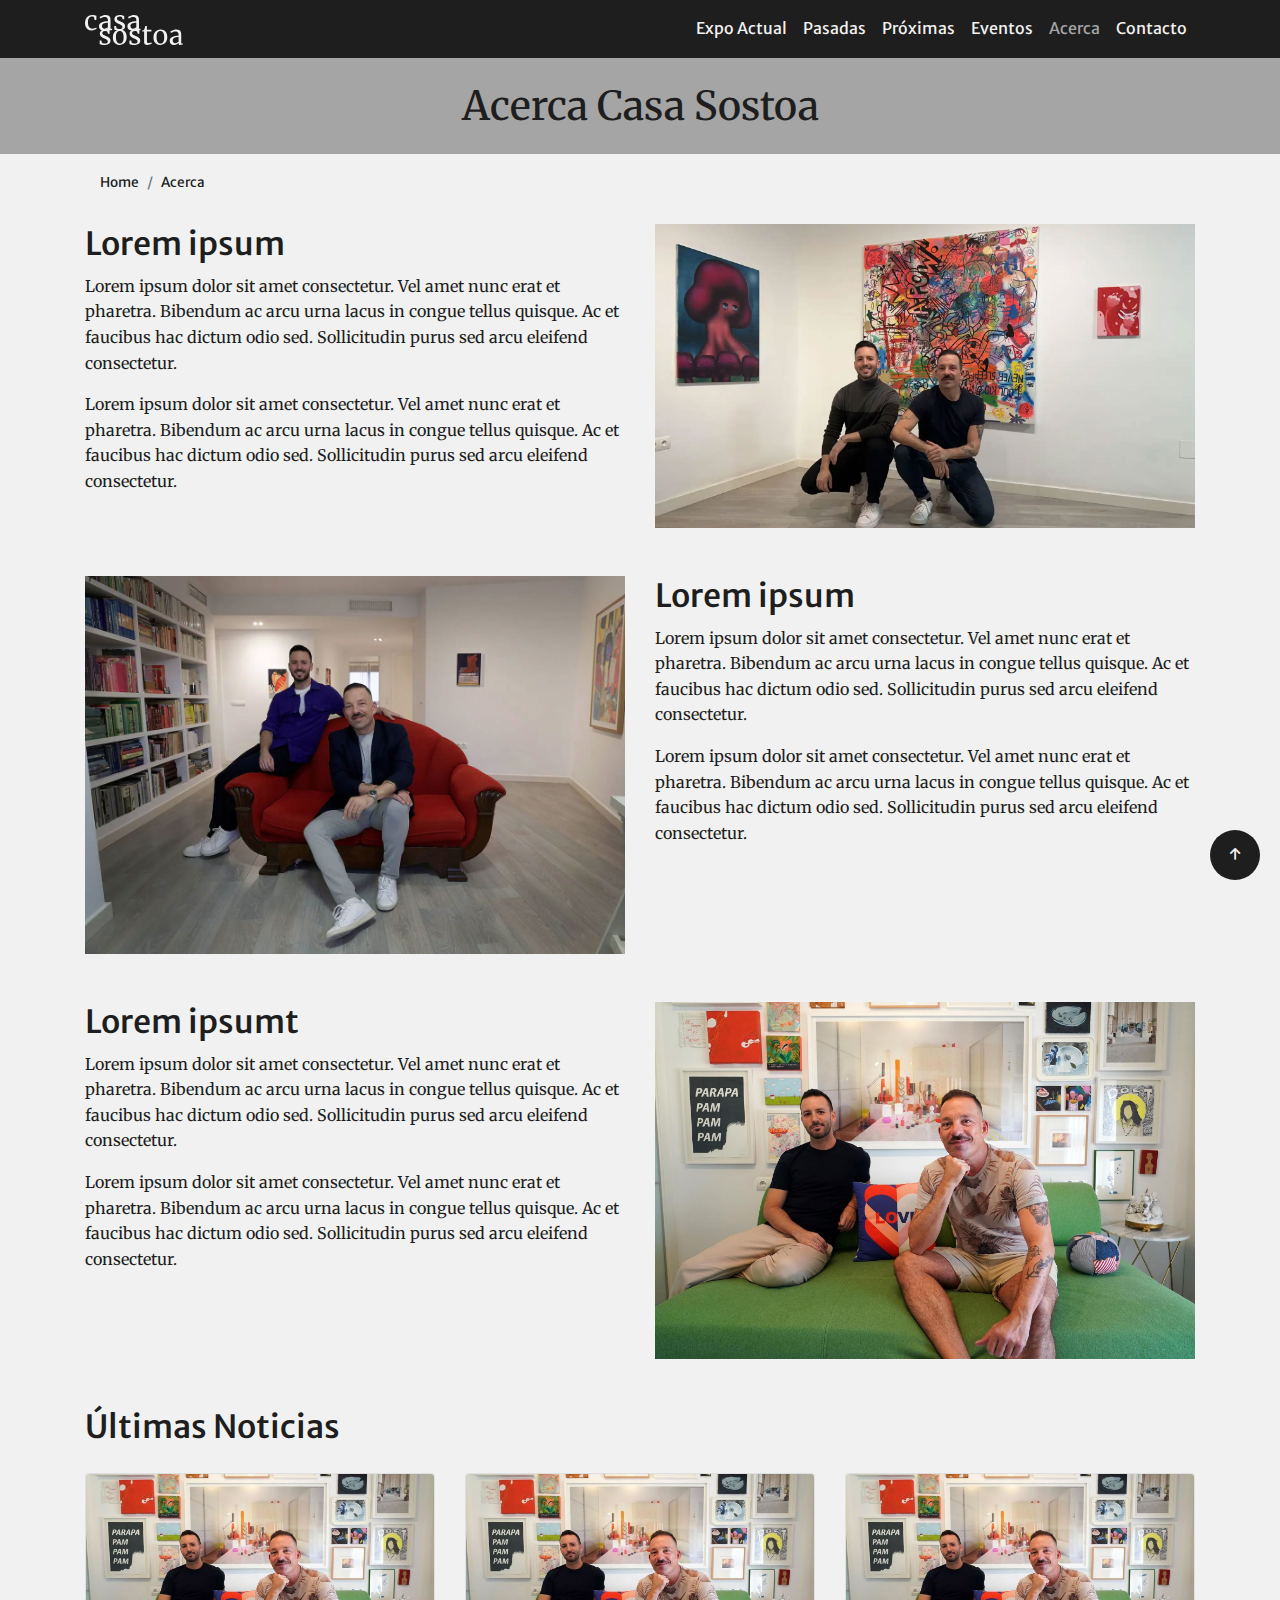
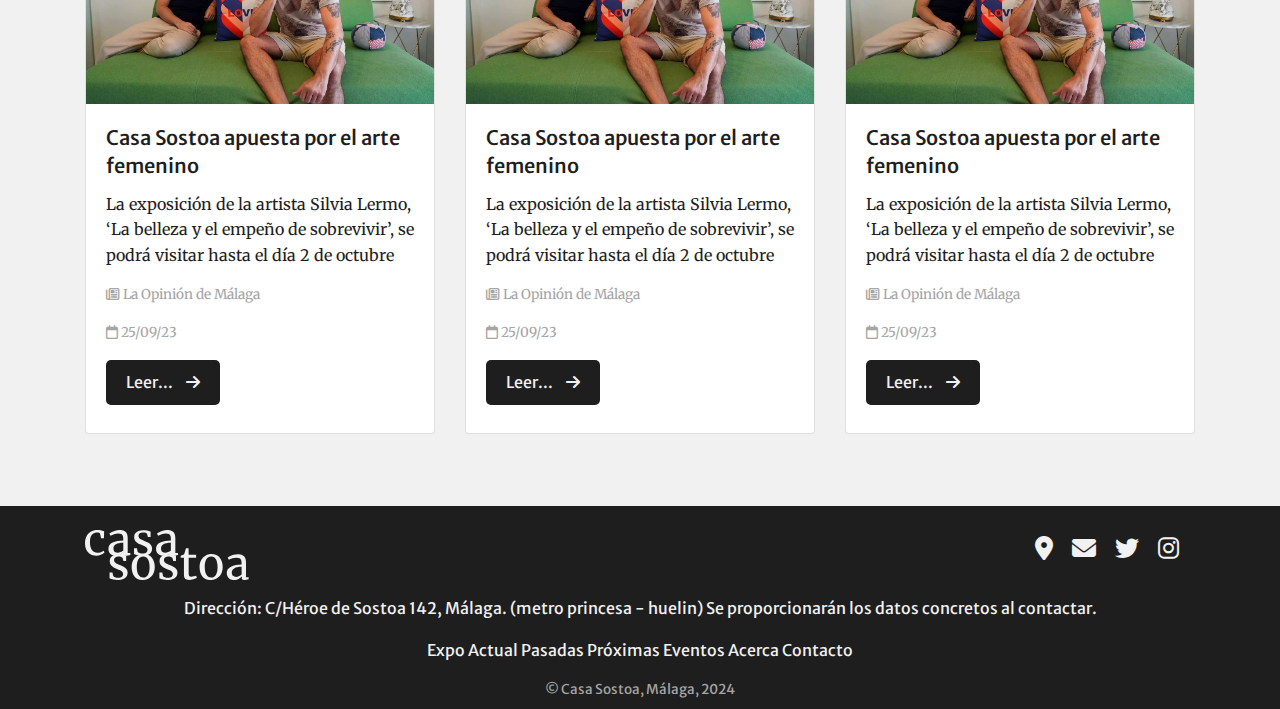
==== acerca.html @ 04e46c32 "Initial commit" ====
<!DOCTYPE html>
<html lang="en">
<head>
    <meta charset="UTF-8">
    <meta name="viewport" content="width=device-width, initial-scale=1.0">
    <link rel="icon" href="assets/favicon/favicon.ico" type="image/x-icon">
    <title>Casa Sostoa</title>
    <!-- Bootstrap CSS -->
    <link href="https://stackpath.bootstrapcdn.com/bootstrap/4.5.2/css/bootstrap.min.css" rel="stylesheet">
    <link rel="stylesheet" href="styles/styles.css">
    <link rel="stylesheet" href="https://cdnjs.cloudflare.com/ajax/libs/font-awesome/6.4.0/css/all.min.css">
    <meta name="description" content="Descubre Casa Sostoa: una destacada galería de arte en Málaga, donde puedes sumergirte en obras de artistas locales e internacionales. Explora nuestras exposiciones y eventos culturales.">
    <meta name="keywords" content="Casa Sostoa, galería de arte, Málaga, exposiciones, artistas, cultura">
    <meta name="author" content="Igor Dinuzzi">
    <meta name="robots" content="index, follow">
    <meta name="og:title" content="Casa Sostoa - Galería de Arte en Málaga">
    <meta name="og:description" content="Descubre Casa Sostoa: una destacada galería de arte en Málaga, donde puedes sumergirte en obras de artistas locales e internacionales. Explora nuestras exposiciones y eventos culturales.">
    <meta name="og:url" content="<https://igordinuzzi.github.io/casasostoa/>">
    <meta name="og:type" content="website">
    <meta name="og:site_name" content="Casa Sostoa">
</head>
<body>

<!-- Header with logo and navigation -->
<nav class="navbar navbar-expand-lg" aria-label="Main navigation">
    <div class="container">
        <a class="navbar-brand" href="index.html">
            <img src="assets/images/logo/logo-light.svg" alt="Logo" height="30"> 
        </a>
        <button class="navbar-toggler" type="button" data-toggle="collapse" data-target="#navbarNav" aria-controls="navbarNav" aria-expanded="false" aria-label="Toggle navigation">
            <span class="navbar-toggler-icon"></span>
        </button>
        <div class="collapse navbar-collapse" id="navbarNav">
            <ul class="navbar-nav ml-auto">
                <li class="nav-item active">
                    <a class="nav-link" href="index.html">Expo Actual <span class="sr-only">(current)</span></a>
                </li>
                <li class="nav-item">
                    <a class="nav-link" href="pasadas.html">Pasadas</a>
                </li>
                <li class="nav-item">
                    <a class="nav-link" href="proximas.html">Próximas</a>
                </li>
                <li class="nav-item">
                    <a class="nav-link" href="eventos.html">Eventos</a>
                </li>
                <li class="nav-item">
                    <a class="nav-link nav-link-active" href="#">Acerca</a>
                </li>
                <li class="nav-item">
                    <a class="nav-link" href="contacto.html">Contacto</a>
                </li>
            </ul>
        </div>
    </div>
</nav>
<main>
    <h1 class="title text-center">Acerca Casa Sostoa</h1>
    <div class="container">
        <!-- Page Title -->
        
        <!-- Breadcrumb -->
        <nav aria-label="breadcrumb" class="breadcrumb-container">
            <ol class="breadcrumb">
                <li class="breadcrumb-item"><a href="index.html">Home</a></li>
                <li class="breadcrumb-item"><a href="#">Acerca</a></li>
            </ol>
        </nav>
        
    <!-- First Row -->
    <div class="row">
        <!-- Text on the Left, Image on the Right -->
        <div class="col-md-6">
            <h2>Lorem ipsum</h2>
            <p>Lorem ipsum dolor sit amet consectetur. Vel amet nunc erat et pharetra. Bibendum ac arcu urna lacus in congue tellus quisque. Ac et faucibus hac dictum odio sed. Sollicitudin purus sed arcu eleifend consectetur.</p>
            <p>Lorem ipsum dolor sit amet consectetur. Vel amet nunc erat et pharetra. Bibendum ac arcu urna lacus in congue tellus quisque. Ac et faucibus hac dictum odio sed. Sollicitudin purus sed arcu eleifend consectetur.</p>
        </div>
        <div class="col-md-6">
            <img src="assets/images/about/about-1.jpg" class="img-fluid" alt="Image 1"> <!-- Update path -->
        </div>
    </div>
    
    <!-- Second Row -->
    <div class="row mt-5">
        <!-- Image on the Left, Text on the Right -->
        <div class="col-md-6">
            <img src="assets/images/about/about-2.jpg" class="img-fluid" alt="Image 2"> <!-- Update path -->
        </div>
        <div class="col-md-6">
            <h2>Lorem ipsum</h2>
            <p>Lorem ipsum dolor sit amet consectetur. Vel amet nunc erat et pharetra. Bibendum ac arcu urna lacus in congue tellus quisque. Ac et faucibus hac dictum odio sed. Sollicitudin purus sed arcu eleifend consectetur.</p>
            <p>Lorem ipsum dolor sit amet consectetur. Vel amet nunc erat et pharetra. Bibendum ac arcu urna lacus in congue tellus quisque. Ac et faucibus hac dictum odio sed. Sollicitudin purus sed arcu eleifend consectetur.</p>
        </div>
    </div>
    
    <!-- Third Row -->
    <div class="row mt-5">
        <!-- Text on the Left, Image on the Right -->
        <div class="col-md-6">
            <h2>Lorem ipsumt</h2>
            <p>Lorem ipsum dolor sit amet consectetur. Vel amet nunc erat et pharetra. Bibendum ac arcu urna lacus in congue tellus quisque. Ac et faucibus hac dictum odio sed. Sollicitudin purus sed arcu eleifend consectetur.</p>
            <p>Lorem ipsum dolor sit amet consectetur. Vel amet nunc erat et pharetra. Bibendum ac arcu urna lacus in congue tellus quisque. Ac et faucibus hac dictum odio sed. Sollicitudin purus sed arcu eleifend consectetur.</p>
        </div>
        <div class="col-md-6">
            <img src="assets/images/about/about-3.jpeg" class="img-fluid" alt="Image 3"> <!-- Update path -->
        </div>
    </div>
</div>

<!-- News Section -->
<section class="container my-5">
    <h2>Últimas Noticias</h2>
    <div class="row mt-4">
        <!-- News Cards -->
        <div class="col-md-4 mb-4">
            <div class="card news-card">
                <img src="assets/images/news/news-01.jpg" class="card-img-top" alt="News Image 1">
                <div class="card-body">
                    <h5 class="card-title">Casa Sostoa apuesta por el arte femenino</h5>
                    <p class="card-text">La exposición de la artista Silvia Lermo, ‘La belleza y el empeño de sobrevivir’, se podrá visitar hasta el día 2 de octubre</p>
                    <p class="smaller-text"><i class="fa-regular fa-newspaper"></i> La Opinión de Málaga</p>
                    <p class="smaller-text"><i class="fa-regular fa-calendar"></i> 25/09/23</p>
                    <a href="https://www.laopiniondemalaga.es/cultura-espectaculos/2023/09/25/casa-sostoa-apuesta-arte-femenino-92510051.html" target="_blank" class="btn-custom">Leer... <i class="fa-solid fa-arrow-right"></i></a>
                </div>
            </div>
        </div>
        <div class="col-md-4 mb-4">
            <div class="card news-card">
                <img src="assets/images/news/news-01.jpg" class="card-img-top" alt="News Image 1">
                <div class="card-body">
                    <h5 class="card-title">Casa Sostoa apuesta por el arte femenino</h5>
                    <p class="card-text">La exposición de la artista Silvia Lermo, ‘La belleza y el empeño de sobrevivir’, se podrá visitar hasta el día 2 de octubre</p>
                    <p class="smaller-text"><i class="fa-regular fa-newspaper"></i> La Opinión de Málaga</p>
                    <p class="smaller-text"><i class="fa-regular fa-calendar"></i> 25/09/23</p>
                    <a href="https://www.laopiniondemalaga.es/cultura-espectaculos/2023/09/25/casa-sostoa-apuesta-arte-femenino-92510051.html" target="_blank" class="btn-custom">Leer... <i class="fa-solid fa-arrow-right"></i></a>
                </div>
            </div>
        </div>
        <div class="col-md-4 mb-4">
            <div class="card news-card">
                <img src="assets/images/news/news-01.jpg" class="card-img-top" alt="News Image 1">
                <div class="card-body">
                    <h5 class="card-title">Casa Sostoa apuesta por el arte femenino</h5>
                    <p class="card-text">La exposición de la artista Silvia Lermo, ‘La belleza y el empeño de sobrevivir’, se podrá visitar hasta el día 2 de octubre</p>
                    <p class="smaller-text"><i class="fa-regular fa-newspaper"></i> La Opinión de Málaga</p>
                    <p class="smaller-text"><i class="fa-regular fa-calendar"></i> 25/09/23</p>
                    <a href="https://www.laopiniondemalaga.es/cultura-espectaculos/2023/09/25/casa-sostoa-apuesta-arte-femenino-92510051.html" target="_blank" class="btn-custom">Leer... <i class="fa-solid fa-arrow-right"></i></a>
                </div>
            </div>
        </div>
    </div>
</section>
</main>
<footer class="text-white pt-4 pb-2 footer">
    <div class="container">
        <!-- Logo and Social Media -->
        <div class="row justify-content-between mb-3">
            <div class="col-md-6">
                <img src="assets/images/logo/logo-light.svg" alt="Footer Logo" height="50"> <!-- Update path -->
            </div>
            <div class="col-md-6 text-md-right">
                <a href="https://www.google.com/maps/place/C.+H%C3%A9roe+de+Sostoa,+142,+Carretera+de+C%C3%A1diz,+29003+M%C3%A1laga/@36.7042809,-4.4427876,17z/data=!3m1!4b1!4m6!3m5!1s0xd72f77f3653850d:0xb1763a3001ba712a!8m2!3d36.7042809!4d-4.4402073!16s%2Fg%2F11n73q45h5?entry=ttu" target="_blank" class="icons-footer" aria-label="Find Casa Sostoa on Google Maps"><i class="fa-solid fa-location-dot"></i></a>
                <a href="mailto:casasostoa@gmaii.com" class="icons-footer" aria-label="Send email to Casa Sostoa"><i class="fa-solid fa-envelope"></i></a>
                <a href="https://twitter.com/i/flow/login?redirect_after_login=%2Fcasasostoa" target="_blank" class="me-2 icons-footer" aria-label="Visit Casa Sostoa on Twitter"><i class="fab fa-twitter"></i></a>
                <a href="https://www.instagram.com/casasostoa/" target="_blank" class="me-2 icons-footer" aria-label="Visit Casa Sostoa on Instagram"><i class="fab fa-instagram"></i></a>
             </div>
        </div>
                <!-- Address -->
                <div class="row text-center mb-3">
                    <div class="col-12">
                        <a href="https://www.google.com/maps/place/C.+H%C3%A9roe+de+Sostoa,+142,+Carretera+de+C%C3%A1diz,+29003+M%C3%A1laga/@36.7042809,-4.4427876,17z/data=!3m1!4b1!4m6!3m5!1s0xd72f77f3653850d:0xb1763a3001ba712a!8m2!3d36.7042809!4d-4.4402073!16s%2Fg%2F11n73q45h5?entry=ttu" target="_blank" class="me-3 footer-link">Dirección: C/Héroe de Sostoa 142, Málaga. (metro princesa - huelin) Se proporcionarán los datos concretos al contactar.</a>
                    </div>
                </div>
        <!-- Navigation Links in a Single Row -->
        <div class="row text-center mb-3">
            <div class="col-12">
                <a href="index.html" class="me-3 footer-link">Expo Actual</a>
                <a href="pasadas.html" class="me-3 footer-link">Pasadas</a>
                <a href="proximas.html" class="me-3 footer-link">Próximas</a>
                <a href="eventos.html" class="me-3 footer-link">Eventos</a>
                <a href="#" class="me-3 footer-link">Acerca</a>
                <a href="contacto.html" class="me-3 footer-link">Contacto</a>
            </div>
        </div>
        <!-- Copyright -->
        <div class="row">
            <div class="col-12 text-center copy">
                &copy; Casa Sostoa, Málaga, 2024
            </div>
        </div>
    </div>
</footer>

<!-- Back to Top Button -->
<a href="#" class="back-to-top" aria-label="Back to Top">
    <i class="fas fa-arrow-up"></i>
</a>


<!-- Bootstrap JS and jQuery -->
<script src="https://code.jquery.com/jquery-3.5.1.slim.min.js"></script>
<script src="https://cdn.jsdelivr.net/npm/@popperjs/core@2.5.2/dist/umd/popper.min.js"></script>
<script src="https://stackpath.bootstrapcdn.com/bootstrap/4.5.2/js/bootstrap.min.js"></script>
<!-- Custom JavaScript -->
<script src="scripts/main.js"></script>
</body>
</html>
---- styles/styles.css ----
@import url('https://fonts.googleapis.com/css2?family=Merriweather&family=Merriweather+Sans&display=swap');

:root {
    --primary-color: #1E1E1E;
    --secondary-color: #A5A5A5;
    --background-color: #f1f1f1; 
    --sans-serif: 'Merriweather Sans', sans-serif;
    --serif: 'Merriweather', serif;
    --font-xl: 2.5em;
    --font-l: 2em;
    --font-m1: 1.75em;
    --font-m2: 1.5em;
    --font-m3: 1.25em;
    --font-s: 1em; 
    --font-xs: 0.85em;
}

body {
    font-family: var(--sans-serif);
    font-size: 16px; /* Base font size */
    line-height: 1.6; /* Default line height */
    margin: 0px; /* Reduced margin for a bit of white space */
    padding: 0px; /* Reduced padding */
    background-color: var(--background-color);
    color: var(--primary-color);
}

  
h1 {
    font-size: var(--font-xl);
    line-height: 1.2;
    font-family: var(--serif);
  }
  
h2 {
    font-size: var(--font-l);
    line-height: 1.3;
  }
  
h3 {
    font-size: var(--font-m1);
    line-height: 1.4;
  }
  
h4 {
    font-size: var(--font-m2);
    line-height: 1.4;
  }
  
h5 {
    font-size: var(--font-m3);
    line-height: 1.4;
  }
    
p {
    font-size: var(--font-s);
    line-height: 1.6;
    font-family: 'Merriweather', serif;
  }
  

  .custom-link {
    color: var(--primary-color);
    text-decoration: none;
    transition: color 0.3s ease-in-out; 
  }
  
  .custom-link:hover {
    color: var(--secondary-color); /* Change color on hover for visibility */
  }
  
.copy {
  font-size: var(--font-xs);
  color: var(--secondary-color);
}  

  .hero-section {
    position: relative;
    background-image: url('assets/images/hero/hero-image.jpg'); 
    background-size: cover;
    background-position: center;
    height: 100vh; 
}

.hero-text {
    position: absolute;
    top: 50%;
    left: 50%;
    transform: translate(-50%, -50%);
    color: white; /* Adjust text color as needed */
    text-align: center;
}

.breadcrumb {
  background-color: var(--background-color);
  padding: 10px 15px;
  border-radius: 5px;
  margin-bottom: 20px;
}

/* Style individual breadcrumb items */
.breadcrumb-item {
  font-size: var(--font-xs); /* Set font size */
  color: var(--primary-color);
}

/* Style links within breadcrumb items */
.breadcrumb-item a {
  color: var(--primary-color); /* Make the link color match the item text color */
  text-decoration: none; /* Remove underline from links */
}

/* Add a hover effect to breadcrumb links */
.breadcrumb-item a:hover {
  color: var(--primary-color); /* Darker shade on hover */
  text-decoration: underline; /* Add underline on hover for better accessibility */
}

.title {
  background-color: var(--secondary-color);
  padding: 24px 0;
}

.search-field {
  margin-bottom: 20px;
}
.artist-tags {
  margin-bottom: 20px;
}
.page-title {
  background-color: #007bff;
  color: #ffffff;
  padding: 10px 15px;
  border-radius: 5px;
  margin-bottom: 20px;
}


.navbar {
  background-color: var(--primary-color);
}

.nav-link {
  color: var(--background-color);
  transition: color 0.6s ease; /* Agregamos una transición suave de 0.3 segundos para el cambio de color */
}

.nav-link:hover {
  color: var(--secondary-color);
}

.nav-link-active {
  color: var(--secondary-color);
}

/* Custom Button Style */
.btn-custom {
  background-color: var(--primary-color); /* Primary color */
  border: none;
  color: var(--background-color);
  padding: 10px 20px;
  text-align: center;
  text-decoration: none;
  display: inline-block;
  font-size: 16px;
  transition: background-color 0.3s ease-out, transform 0.2s ease-out;
  border-radius: 5px; /* Rounded corners */
  /* Ensure there is space for the icon to move */
  overflow: hidden; /* Optional: in case the icon movement should be contained within the button boundaries */
}

/* Icon style to ensure transition is smooth */
.btn-custom .fa-arrow-right {
  transition: transform 0.3s ease-out;
  display: inline-block;
  margin-left: 10px; /* Starting position with some space */
}

.btn-custom:hover, .btn-custom:focus {
  background-color: var(--secondary-color); /* Darker shade for hover effect */
  color: var(--primary-color);
  transform: scale(1.05); /* Slightly larger on hover */
  text-decoration: none; /* Ensures the text decoration is removed on hover */
}

.btn-custom:hover .fa-arrow-right, .btn-custom:focus .fa-arrow-right {
  /* Move the icon further on hover */
  transform: translateX(5px); 
}

.btn-custom:active {
  transform: scale(0.95); /* Button presses down on click */
}

.btn-custom:active .fa-arrow-right {
  transform: translateX(2px); /* Slightly less movement to simulate the button being pressed */
}

.banner-section {
  background-image: url('assets/images/banner/banner.jpeg');
  background-size: cover;
  background-position: center;
  height: 500px; /* Adjusted height */
  display: flex;
  align-items: center;
  justify-content: center;
  text-align: center;
}

.banner-section h2 {
  font-size: 2.5rem;
  color: var(--background-color); 
  margin-bottom: 1rem;
}

.banner-section p {
  font-size: 1.25rem;
  color: #fff; 
}

.banner-section a {
  color: var(--background-color);
  font-weight: bold;
  text-decoration: none;
  /* Initial border setup for a smooth transition */
  border-bottom: 2px solid transparent; /* Make the border transparent initially */
  transition: color 0.3s ease, border-bottom-color 0.3s ease; /* Smooth transition for color and border color */
}

.banner-section a:hover {
  color: var(--background-color); /* Adjust if you want a different color on hover */
  border-bottom-color: var(--background-color); /* Change border color instead of setting border directly */
  text-decoration: none;
}

.footer {
  background-color: var(--primary-color);
}

.footer-link {
  color: var(--background-color);
}

.footer-link:hover {
  color: var(--secondary-color);
  text-decoration: none;
}

.icons-footer, .icons-footer .fa {
  color: var(--background-color);
  font-size: 24px; /* Adjust size as needed */
  transition: color 0.3s ease, transform 0.3s ease;
  margin-right: 16px;
  display: inline-block; /* Necessary for transform effects */
}

.icons-footer:hover, .icons-footer:hover .fa {
  color: var(--secondary-color); /* Color on hover */
  transform: scale(1.2) rotate(15deg); /* Increase size slightly and rotate on hover */
}

.smaller-text {
  font-size: var(--font-xs);
  color: var(--secondary-color);
}

.back-to-top {
  position: fixed;
  bottom: 20px;
  right: 20px;
  background-color: var(--primary-color); 
  color: var(--background-color);
  padding: 10px;
  height: 50px; /* Set height */
  width: 50px; /* Set width to the same as height for a perfect circle */
  border-radius: 50%;
  font-size: var(--font-xs);
  display: none; /* Initially hidden */
  z-index: 1000; /* Ensure it's above other content */
  cursor: pointer;
  text-align: center;
  align-items: center; /* Center content vertically */
  justify-content: center; /* Center content horizontally */
  display: flex; /* Enables flexbox */
}


.back-to-top:hover {
  background-color: var(--secondary-color); /* Slightly different color on hover */
  color: var(--primary-color);
}

.section {
  margin: 80px 0;
}

.img-fluid {
  transition: transform 0.5s ease; /* Smooth transition for zoom effect */
}

.img-fluid:hover {
  transform: scale(1.1); /* Increase the scale to zoom in */
}
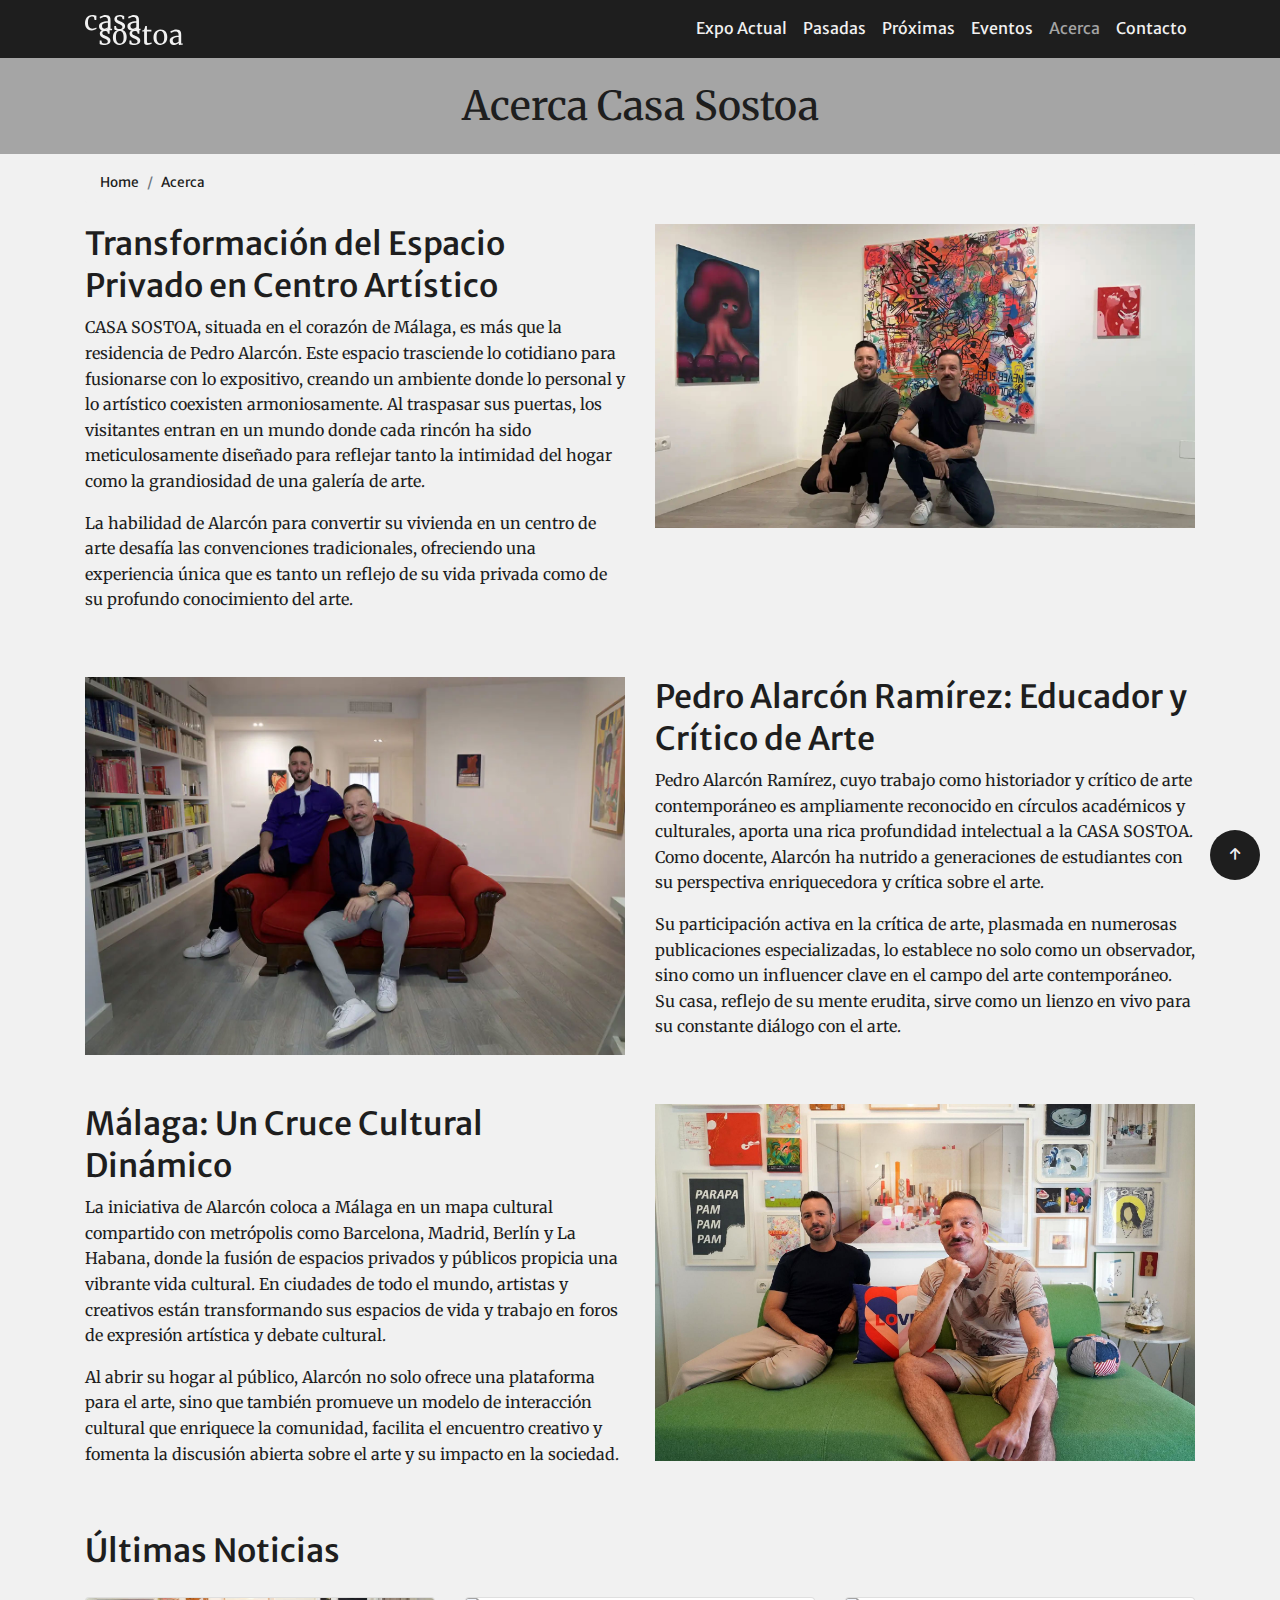
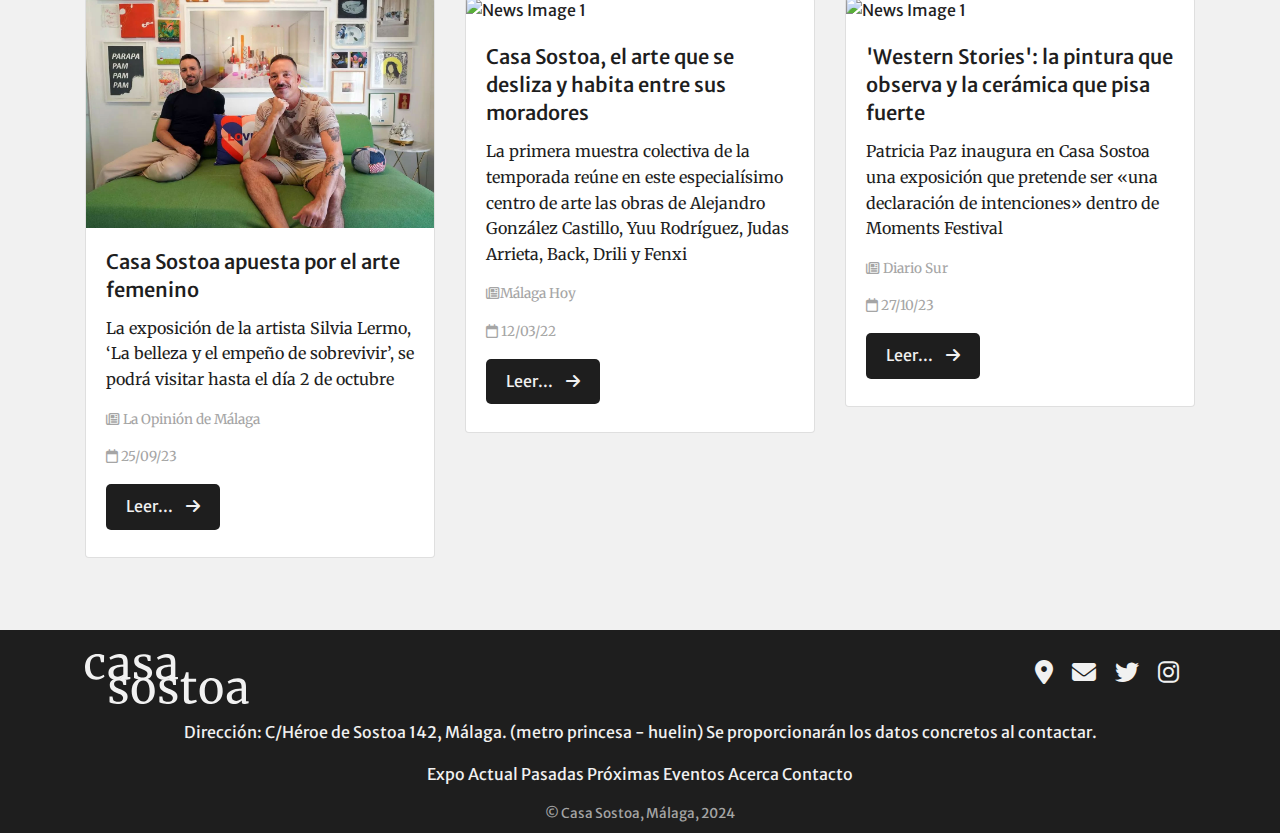
==== commit 8eed39ae: "Add images" ====
--- a/acerca.html
+++ b/acerca.html
@@ -4,18 +4,22 @@
     <meta charset="UTF-8">
     <meta name="viewport" content="width=device-width, initial-scale=1.0">
     <link rel="icon" href="assets/favicon/favicon.ico" type="image/x-icon">
+    <link rel="apple-touch-icon" sizes="180x180" href="assets/favicon/apple-touch-icon.png">
+    <link rel="icon" type="image/png" sizes="32x32" href="assets/favicon/favicon-32x32.png">
+    <link rel="icon" type="image/png" sizes="16x16" href="assets/favicon/favicon-16x16.png">
     <title>Casa Sostoa</title>
     <!-- Bootstrap CSS -->
     <link href="https://stackpath.bootstrapcdn.com/bootstrap/4.5.2/css/bootstrap.min.css" rel="stylesheet">
     <link rel="stylesheet" href="styles/styles.css">
     <link rel="stylesheet" href="https://cdnjs.cloudflare.com/ajax/libs/font-awesome/6.4.0/css/all.min.css">
+    <link rel="stylesheet" href="https://cdnjs.cloudflare.com/ajax/libs/animate.css/4.1.1/animate.min.css" />
     <meta name="description" content="Descubre Casa Sostoa: una destacada galería de arte en Málaga, donde puedes sumergirte en obras de artistas locales e internacionales. Explora nuestras exposiciones y eventos culturales.">
     <meta name="keywords" content="Casa Sostoa, galería de arte, Málaga, exposiciones, artistas, cultura">
     <meta name="author" content="Igor Dinuzzi">
     <meta name="robots" content="index, follow">
     <meta name="og:title" content="Casa Sostoa - Galería de Arte en Málaga">
     <meta name="og:description" content="Descubre Casa Sostoa: una destacada galería de arte en Málaga, donde puedes sumergirte en obras de artistas locales e internacionales. Explora nuestras exposiciones y eventos culturales.">
-    <meta name="og:url" content="<https://igordinuzzi.github.io/casasostoa/>">
+    <meta name="og:url" content="<https://igordinuzzi.github.io/Casa-Sostoa/>">
     <meta name="og:type" content="website">
     <meta name="og:site_name" content="Casa Sostoa">
 </head>
@@ -28,7 +32,7 @@
             <img src="assets/images/logo/logo-light.svg" alt="Logo" height="30"> 
         </a>
         <button class="navbar-toggler" type="button" data-toggle="collapse" data-target="#navbarNav" aria-controls="navbarNav" aria-expanded="false" aria-label="Toggle navigation">
-            <span class="navbar-toggler-icon"></span>
+            <span class="navbar-toggler-icon"><i class="fa-solid fa-bars burger"></i></span>
         </button>
         <div class="collapse navbar-collapse" id="navbarNav">
             <ul class="navbar-nav ml-auto">
@@ -55,7 +59,7 @@
     </div>
 </nav>
 <main>
-    <h1 class="title text-center">Acerca Casa Sostoa</h1>
+    <h1 class="title text-center animate__animated animate__fadeIn animate__slower">Acerca Casa Sostoa</h1>
     <div class="container">
         <!-- Page Title -->
         
@@ -71,9 +75,9 @@
     <div class="row">
         <!-- Text on the Left, Image on the Right -->
         <div class="col-md-6">
-            <h2>Lorem ipsum</h2>
-            <p>Lorem ipsum dolor sit amet consectetur. Vel amet nunc erat et pharetra. Bibendum ac arcu urna lacus in congue tellus quisque. Ac et faucibus hac dictum odio sed. Sollicitudin purus sed arcu eleifend consectetur.</p>
-            <p>Lorem ipsum dolor sit amet consectetur. Vel amet nunc erat et pharetra. Bibendum ac arcu urna lacus in congue tellus quisque. Ac et faucibus hac dictum odio sed. Sollicitudin purus sed arcu eleifend consectetur.</p>
+            <h2>Transformación del Espacio Privado en Centro Artístico</h2>
+            <p>CASA SOSTOA, situada en el corazón de Málaga, es más que la residencia de Pedro Alarcón. Este espacio trasciende lo cotidiano para fusionarse con lo expositivo, creando un ambiente donde lo personal y lo artístico coexisten armoniosamente. Al traspasar sus puertas, los visitantes entran en un mundo donde cada rincón ha sido meticulosamente diseñado para reflejar tanto la intimidad del hogar como la grandiosidad de una galería de arte. </p>
+            <p>La habilidad de Alarcón para convertir su vivienda en un centro de arte desafía las convenciones tradicionales, ofreciendo una experiencia única que es tanto un reflejo de su vida privada como de su profundo conocimiento del arte.</p>
         </div>
         <div class="col-md-6">
             <img src="assets/images/about/about-1.jpg" class="img-fluid" alt="Image 1"> <!-- Update path -->
@@ -87,9 +91,9 @@
             <img src="assets/images/about/about-2.jpg" class="img-fluid" alt="Image 2"> <!-- Update path -->
         </div>
         <div class="col-md-6">
-            <h2>Lorem ipsum</h2>
-            <p>Lorem ipsum dolor sit amet consectetur. Vel amet nunc erat et pharetra. Bibendum ac arcu urna lacus in congue tellus quisque. Ac et faucibus hac dictum odio sed. Sollicitudin purus sed arcu eleifend consectetur.</p>
-            <p>Lorem ipsum dolor sit amet consectetur. Vel amet nunc erat et pharetra. Bibendum ac arcu urna lacus in congue tellus quisque. Ac et faucibus hac dictum odio sed. Sollicitudin purus sed arcu eleifend consectetur.</p>
+            <h2>Pedro Alarcón Ramírez: Educador y Crítico de Arte</h2>
+            <p>Pedro Alarcón Ramírez, cuyo trabajo como historiador y crítico de arte contemporáneo es ampliamente reconocido en círculos académicos y culturales, aporta una rica profundidad intelectual a la CASA SOSTOA. Como docente, Alarcón ha nutrido a generaciones de estudiantes con su perspectiva enriquecedora y crítica sobre el arte. </p>
+            <p>Su participación activa en la crítica de arte, plasmada en numerosas publicaciones especializadas, lo establece no solo como un observador, sino como un influencer clave en el campo del arte contemporáneo. Su casa, reflejo de su mente erudita, sirve como un lienzo en vivo para su constante diálogo con el arte.</p>
         </div>
     </div>
     
@@ -97,9 +101,9 @@
     <div class="row mt-5">
         <!-- Text on the Left, Image on the Right -->
         <div class="col-md-6">
-            <h2>Lorem ipsumt</h2>
-            <p>Lorem ipsum dolor sit amet consectetur. Vel amet nunc erat et pharetra. Bibendum ac arcu urna lacus in congue tellus quisque. Ac et faucibus hac dictum odio sed. Sollicitudin purus sed arcu eleifend consectetur.</p>
-            <p>Lorem ipsum dolor sit amet consectetur. Vel amet nunc erat et pharetra. Bibendum ac arcu urna lacus in congue tellus quisque. Ac et faucibus hac dictum odio sed. Sollicitudin purus sed arcu eleifend consectetur.</p>
+            <h2>Málaga: Un Cruce Cultural Dinámico</h2>
+            <p>La iniciativa de Alarcón coloca a Málaga en un mapa cultural compartido con metrópolis como Barcelona, Madrid, Berlín y La Habana, donde la fusión de espacios privados y públicos propicia una vibrante vida cultural. En ciudades de todo el mundo, artistas y creativos están transformando sus espacios de vida y trabajo en foros de expresión artística y debate cultural. </p>
+            <p>Al abrir su hogar al público, Alarcón no solo ofrece una plataforma para el arte, sino que también promueve un modelo de interacción cultural que enriquece la comunidad, facilita el encuentro creativo y fomenta la discusión abierta sobre el arte y su impacto en la sociedad.</p>
         </div>
         <div class="col-md-6">
             <img src="assets/images/about/about-3.jpeg" class="img-fluid" alt="Image 3"> <!-- Update path -->
@@ -126,25 +130,25 @@
         </div>
         <div class="col-md-4 mb-4">
             <div class="card news-card">
-                <img src="assets/images/news/news-01.jpg" class="card-img-top" alt="News Image 1">
+                <img src="assets/images/news/news-02.jpg" class="card-img-top" alt="News Image 1">
                 <div class="card-body">
-                    <h5 class="card-title">Casa Sostoa apuesta por el arte femenino</h5>
-                    <p class="card-text">La exposición de la artista Silvia Lermo, ‘La belleza y el empeño de sobrevivir’, se podrá visitar hasta el día 2 de octubre</p>
-                    <p class="smaller-text"><i class="fa-regular fa-newspaper"></i> La Opinión de Málaga</p>
-                    <p class="smaller-text"><i class="fa-regular fa-calendar"></i> 25/09/23</p>
-                    <a href="https://www.laopiniondemalaga.es/cultura-espectaculos/2023/09/25/casa-sostoa-apuesta-arte-femenino-92510051.html" target="_blank" class="btn-custom">Leer... <i class="fa-solid fa-arrow-right"></i></a>
+                    <h5 class="card-title">Casa Sostoa, el arte que se desliza y habita entre sus moradores</h5>
+                    <p class="card-text">La primera muestra colectiva de la temporada reúne en este especialísimo centro de arte las obras de Alejandro González Castillo, Yuu Rodríguez, Judas Arrieta, Back, Drili y Fenxi</p>
+                    <p class="smaller-text"><i class="fa-regular fa-newspaper"></i>Málaga Hoy</p>
+                    <p class="smaller-text"><i class="fa-regular fa-calendar"></i> 12/03/22</p>
+                    <a href="https://www.malagahoy.es/ocio/Casa-Sostoa-arte-desliza-habita-moradores_0_1758426174.html" target="_blank" class="btn-custom">Leer... <i class="fa-solid fa-arrow-right"></i></a>
                 </div>
             </div>
         </div>
         <div class="col-md-4 mb-4">
             <div class="card news-card">
-                <img src="assets/images/news/news-01.jpg" class="card-img-top" alt="News Image 1">
+                <img src="assets/images/news/news-03.jpg" class="card-img-top" alt="News Image 1">
                 <div class="card-body">
-                    <h5 class="card-title">Casa Sostoa apuesta por el arte femenino</h5>
-                    <p class="card-text">La exposición de la artista Silvia Lermo, ‘La belleza y el empeño de sobrevivir’, se podrá visitar hasta el día 2 de octubre</p>
-                    <p class="smaller-text"><i class="fa-regular fa-newspaper"></i> La Opinión de Málaga</p>
-                    <p class="smaller-text"><i class="fa-regular fa-calendar"></i> 25/09/23</p>
-                    <a href="https://www.laopiniondemalaga.es/cultura-espectaculos/2023/09/25/casa-sostoa-apuesta-arte-femenino-92510051.html" target="_blank" class="btn-custom">Leer... <i class="fa-solid fa-arrow-right"></i></a>
+                    <h5 class="card-title">'Western Stories': la pintura que observa y la cerámica que pisa fuerte</h5>
+                    <p class="card-text">Patricia Paz inaugura en Casa Sostoa una exposición que pretende ser «una declaración de intenciones» dentro de Moments Festival</p>
+                    <p class="smaller-text"><i class="fa-regular fa-newspaper"></i> Diario Sur</p>
+                    <p class="smaller-text"><i class="fa-regular fa-calendar"></i> 27/10/23</p>
+                    <a href="https://www.diariosur.es/culturas/western-stories-pintura-observa-ceramica-pisa-fuerte-20231027001909-nt.html?ref=https%3A%2F%2Fwww.diariosur.es%2Fculturas%2Fwestern-stories-pintura-observa-ceramica-pisa-fuerte-20231027001909-nt.html%3Fref%3Dhttps%3A%2F%2Fwww.diariosur.es%2Fculturas%2Fwestern-stories-pintura-observa-ceramica-pisa-fuerte-20231027001909-nt.html" target="_blank" class="btn-custom">Leer... <i class="fa-solid fa-arrow-right"></i></a>
                 </div>
             </div>
         </div>
--- a/styles/styles.css
+++ b/styles/styles.css
@@ -301,3 +301,35 @@
 .img-fluid:hover {
   transform: scale(1.1); /* Increase the scale to zoom in */
 }
+
+.burger {
+   color: var(--background-color);
+}
+
+/* Mobile styles */
+@media (max-width: 768px) {
+  .footer .col-md-6 {
+      text-align: center;
+      margin-bottom: 20px; /* Add space between logo/social media and the next element */
+  }
+  
+  .footer .col-md-6, .footer .col-12 {
+      width: 100%; /* Force full width */
+  }
+  
+  .footer a.icons-footer {
+      display: inline-block; /* Display icons inline-block for horizontal layout */
+  }
+
+  .footer .col-12 a.footer-link {
+    display: block; /* Make each link fill the row */
+    margin: 0 auto 10px; /* Add some bottom margin for spacing, adjust as needed */
+    text-align: center; /* Center-align the text */
+}
+
+.img-fluid {
+  margin-top: 8px;
+  margin-bottom: 8px;
+}
+
+}
